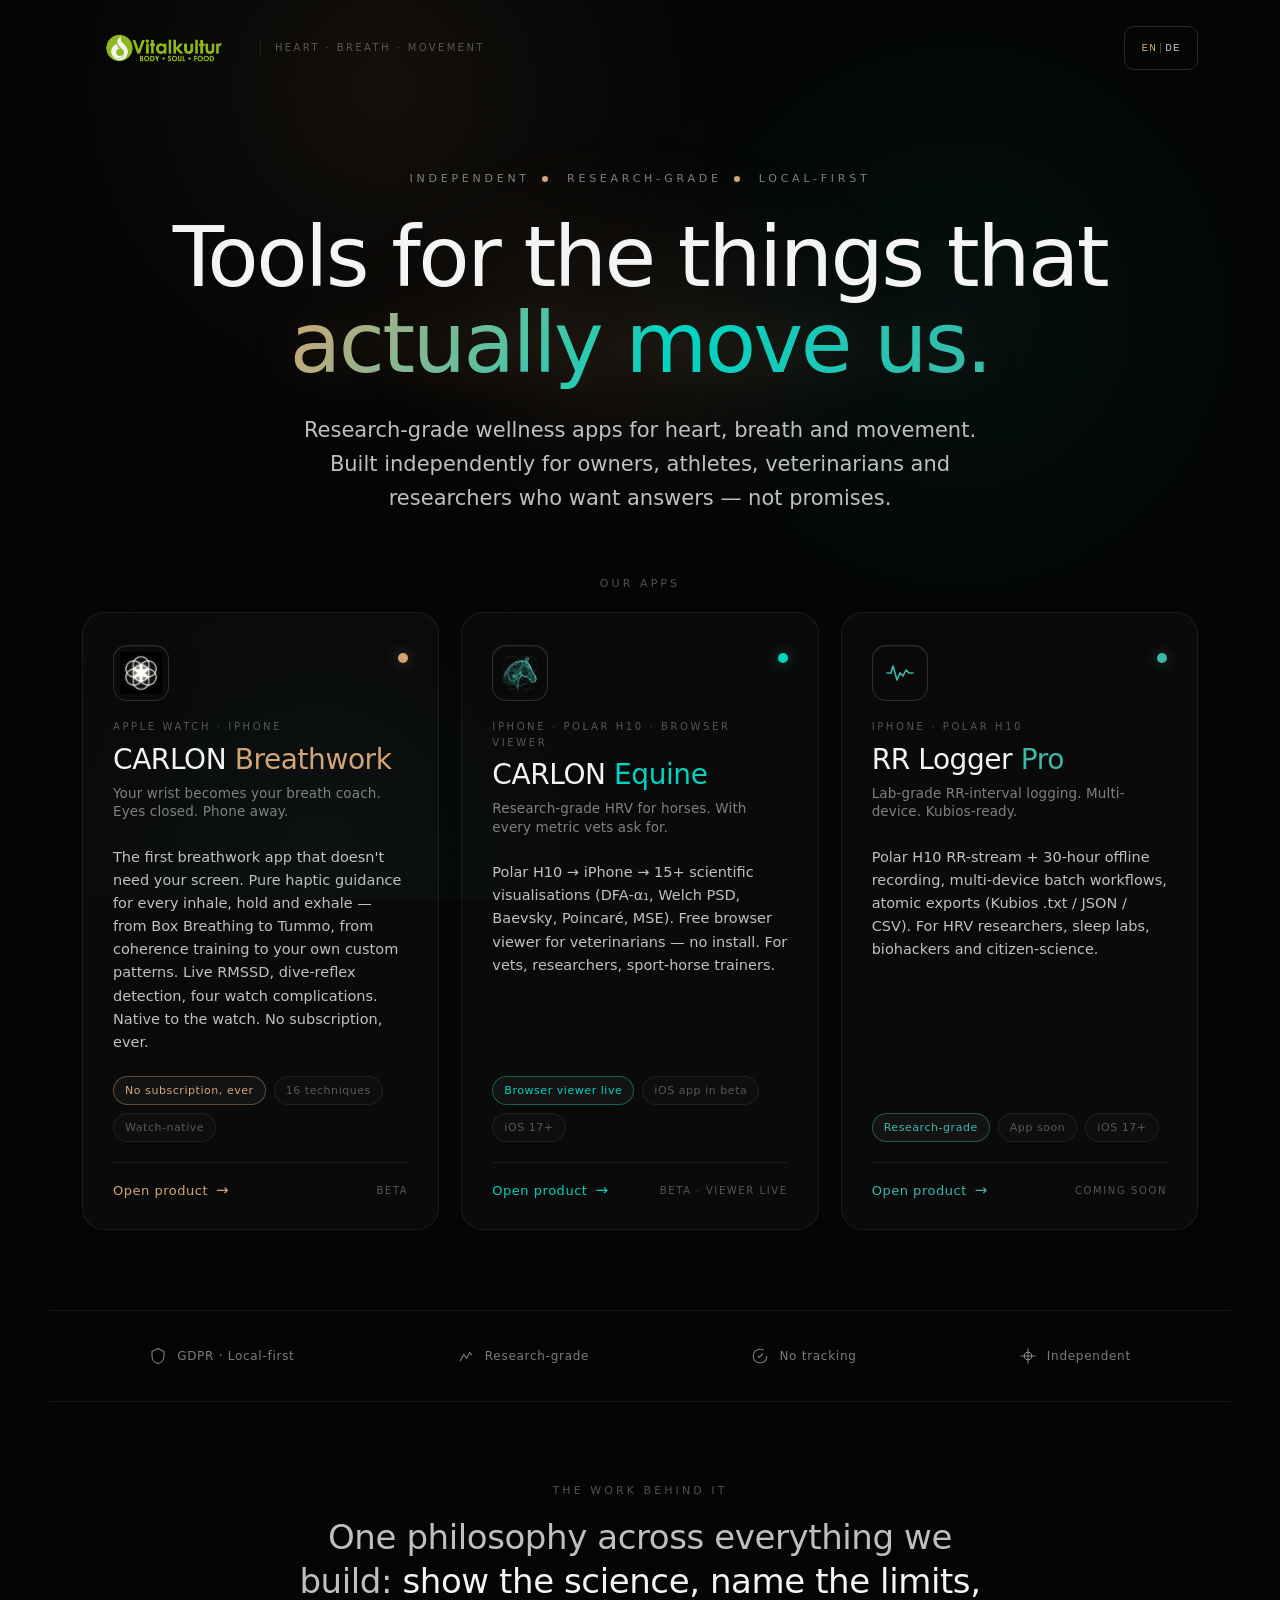
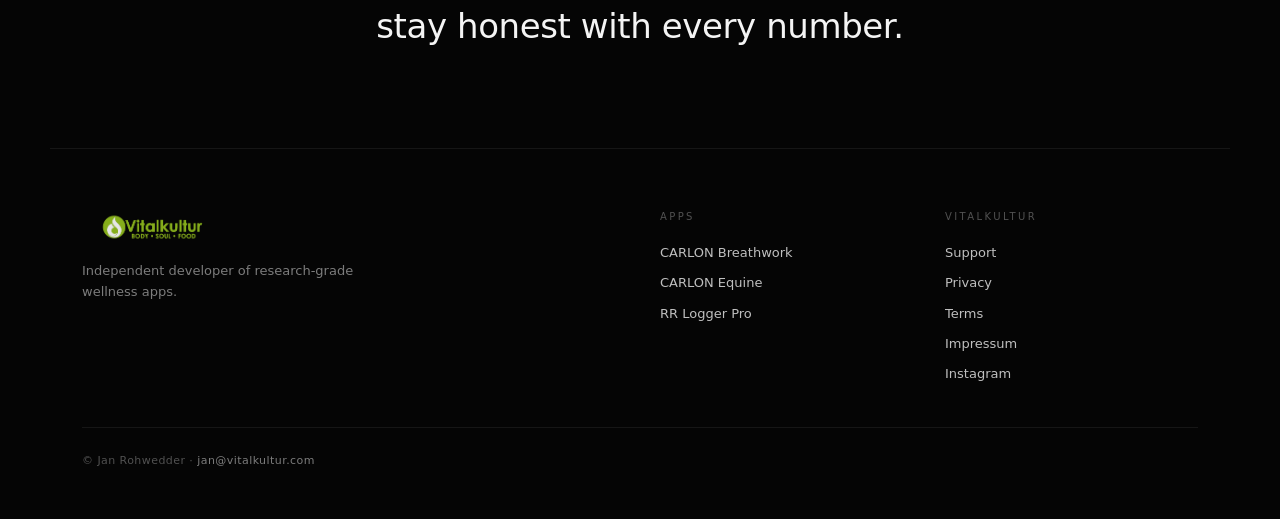
==== index.html @ 921c0892 "fix(copy): "nie mit Zahlen lügen" → "bei jeder Zahl ehrlich bleiben" Jan: das Wort "lügen" hat negat" ====
<!DOCTYPE html>
<html lang="en">
<head>
  <meta charset="UTF-8">
  <meta name="viewport" content="width=device-width, initial-scale=1.0, viewport-fit=cover">
  <meta name="apple-mobile-web-app-capable" content="yes">
  <meta name="theme-color" content="#050505">
  <title>Vitalkultur — Heart · Breath · Movement · Research-grade wellness apps</title>
  <meta name="description" content="Vitalkultur — independent developer of research-grade wellness apps. Heart-rate variability, haptic breathwork, equine cardiology. Built for owners, athletes, vets and researchers who want answers — not promises.">
  <meta property="og:title" content="Vitalkultur — Heart · Breath · Movement">
  <meta property="og:description" content="Research-grade wellness apps for heart, breath and movement. CARLON · CARLON Equine · RR Logger Pro.">
  <meta property="og:image" content="https://vitalkultur.com/app-icon.png">
  <link rel="icon" href="/app-icon.png">
  <link rel="apple-touch-icon" href="/app-icon.png">
  <link rel="canonical" href="https://vitalkultur.com/">
  <meta property="og:url" content="https://vitalkultur.com/">
  <meta property="og:type" content="website">
  <meta name="twitter:card" content="summary_large_image">
  <script type="application/ld+json">
  {
    "@context": "https://schema.org",
    "@type": "Organization",
    "name": "Vitalkultur",
    "url": "https://vitalkultur.com",
    "logo": "https://vitalkultur.com/assets/vitalkultur-wordmark.png",
    "description": "Independent developer of research-grade wellness apps: CARLON (haptic breathwork), CARLON Equine (equine HRV cardiology), RR Logger Pro (research RR-interval logger).",
    "founder": {"@type": "Person", "name": "Jan Rohwedder"},
    "address": {"@type": "PostalAddress", "addressCountry": "DE"},
    "email": "jan@vitalkultur.com",
    "sameAs": ["https://instagram.com/vitalkultur.de"]
  }
  </script>
  <script data-goatcounter="https://vitalkultur.goatcounter.com/count" async src="//gc.zgo.at/count.js"></script>
  <style>
    @font-face {
      font-family: 'Jost';
      font-style: normal; font-weight: 100 900; font-display: swap;
      src: url('/fonts/jost-variable.ttf') format('truetype');
    }
    :root {
      --bg-void: #050505;
      --bg-near: #0a0a0a;
      --bg-card: rgba(255,255,255,0.025);
      --bg-card-hover: rgba(255,255,255,0.045);
      --border: rgba(255,255,255,0.07);
      --border-strong: rgba(255,255,255,0.14);
      --text: #f4f4f4;
      --text-soft: rgba(244,244,244,0.78);
      --text-dim: rgba(244,244,244,0.50);
      --text-faint: rgba(244,244,244,0.32);
      --gold: #d4a574;
      --gold-soft: rgba(212,165,116,0.4);
      --gold-glow: rgba(212,165,116,0.20);
      --cyan: #00d4c1;
      --cyan-soft: rgba(0,212,193,0.4);
      --cyan-glow: rgba(0,212,193,0.22);
      --teal: #3fb8a7;
      --teal-soft: rgba(63,184,167,0.4);
      --teal-glow: rgba(63,184,167,0.20);
      --r-card: 22px;
      --r-button: 14px;
      --maxw: 1180px;
    }
    *, *::before, *::after { box-sizing: border-box; margin: 0; padding: 0; }
    html { scroll-behavior: smooth; -webkit-font-smoothing: antialiased; }
    body {
      font-family: 'Jost', system-ui, -apple-system, sans-serif;
      background: var(--bg-void); color: var(--text);
      font-weight: 300; line-height: 1.55;
      overflow-x: hidden; min-height: 100vh;
      position: relative;
    }

    /* Atmospheric background layers */
    body::before {
      content: ''; position: fixed; inset: 0; z-index: 0;
      background:
        radial-gradient(50% 70% at 30% 10%, rgba(212,165,116,0.07) 0%, transparent 55%),
        radial-gradient(45% 65% at 75% 35%, rgba(0,212,193,0.06) 0%, transparent 60%),
        radial-gradient(40% 60% at 25% 95%, rgba(63,184,167,0.05) 0%, transparent 60%);
      pointer-events: none;
    }
    body::after {
      content: ''; position: fixed; inset: 0; z-index: 0;
      background:
        repeating-linear-gradient(0deg, transparent 0, transparent 49px, rgba(255,255,255,0.012) 50px),
        repeating-linear-gradient(90deg, transparent 0, transparent 49px, rgba(255,255,255,0.012) 50px);
      pointer-events: none; opacity: 0.6;
    }
    main, header, footer { position: relative; z-index: 1; }

    /* Nav */
    .topnav {
      max-width: var(--maxw); margin: 0 auto;
      padding: 26px 32px 0;
      display: flex; align-items: center; justify-content: space-between; gap: 24px;
    }
    .brand-wordmark {
      display: flex; align-items: center; gap: 14px;
      text-decoration: none; color: var(--text);
    }
    .brand-wordmark img {
      height: 42px; width: auto;
      opacity: 0.95;
      transition: opacity 200ms;
    }
    .brand-wordmark:hover img { opacity: 1; }
    @media (max-width: 460px) {
      .brand-wordmark img { height: 34px; }
    }
    .brand-tagline-mini {
      font-size: 10px; letter-spacing: 0.24em; text-transform: uppercase;
      color: var(--text-faint); font-weight: 400;
      padding-left: 14px; border-left: 1px solid var(--border);
    }
    @media (max-width: 640px) {
      .brand-tagline-mini { display: none; }
    }
    .topnav-right { display: flex; gap: 10px; align-items: center; }
    .lang-toggle {
      background: transparent; border: 1px solid var(--border-strong);
      color: var(--text-soft); font-family: ui-monospace, monospace;
      font-size: 11px; letter-spacing: 0.12em;
      /* Touch-target ≥44px — Apple HIG */
      padding: 14px 16px; border-radius: 10px; cursor: pointer;
      min-height: 44px; min-width: 44px;
      display: inline-flex; align-items: center; justify-content: center;
      transition: background 200ms, color 200ms, border-color 200ms;
    }
    .lang-toggle:hover { background: var(--bg-card-hover); color: var(--text); border-color: var(--text-dim); }
    .lang-toggle .active { color: var(--gold); font-weight: 500; }

    /* Hero */
    .hero {
      max-width: var(--maxw); margin: 100px auto 48px;
      padding: 0 32px; text-align: center;
      position: relative;
    }
    .hero-glow {
      position: absolute; top: 50%; left: 50%; transform: translate(-50%, -50%);
      width: 110%; max-width: 800px; aspect-ratio: 2 / 1;
      background: radial-gradient(50% 60% at 50% 50%, rgba(212,165,116,0.10), transparent 70%);
      pointer-events: none; z-index: -1;
      filter: blur(40px);
    }
    .hero .eyebrow {
      font-size: 11px; letter-spacing: 0.34em; text-transform: uppercase;
      color: var(--text-dim); font-weight: 400;
      margin-bottom: 28px;
    }
    .hero .eyebrow .dot {
      display: inline-block;
      width: 6px; height: 6px; border-radius: 50%;
      background: var(--gold);
      box-shadow: 0 0 10px var(--gold-glow);
      margin: 0 12px 1px;
      vertical-align: middle;
    }
    .hero h1 {
      font-size: clamp(44px, 8vw, 84px);
      font-weight: 200;
      line-height: 1.02;
      letter-spacing: -0.03em;
      color: var(--text);
      margin-bottom: 28px;
    }
    .hero h1 em {
      font-style: normal;
      background: linear-gradient(120deg, var(--gold) 0%, var(--cyan) 55%, var(--teal) 100%);
      -webkit-background-clip: text; background-clip: text; color: transparent;
      filter: drop-shadow(0 0 24px rgba(212,165,116,0.15));
    }
    .hero p {
      font-size: clamp(17px, 2vw, 21px);
      color: var(--text-soft);
      max-width: 680px; margin: 0 auto;
      font-weight: 300; line-height: 1.6;
    }

    /* Product grid */
    .products-section {
      max-width: var(--maxw); margin: 60px auto 0;
      padding: 0 32px;
    }
    .products-eyebrow {
      font-size: 11px; letter-spacing: 0.28em; text-transform: uppercase;
      color: var(--text-faint);
      text-align: center; margin-bottom: 20px;
    }
    .products {
      display: grid;
      grid-template-columns: repeat(auto-fit, minmax(320px, 1fr));
      gap: 22px;
    }

    .product-card {
      position: relative;
      background: var(--bg-card);
      border: 1px solid var(--border);
      border-radius: var(--r-card);
      padding: 32px 30px 26px;
      text-decoration: none; color: inherit;
      display: flex; flex-direction: column;
      transition: border-color 300ms, transform 350ms cubic-bezier(.2,.7,.3,1), background 300ms;
      overflow: hidden;
      min-height: 420px;
    }
    .product-card::before {
      content: ''; position: absolute; inset: 0;
      background: var(--accent-glow, transparent);
      opacity: 0; transition: opacity 400ms;
      pointer-events: none; z-index: 0;
    }
    .product-card > * { position: relative; z-index: 1; }
    .product-card:hover {
      border-color: var(--border-strong);
      transform: translateY(-4px);
      background: var(--bg-card-hover);
    }
    .product-card:hover::before { opacity: 0.7; }

    .product-card.breathwork {
      --accent: var(--gold); --accent-soft: var(--gold-soft); --accent-glow-color: var(--gold-glow);
      --accent-glow: radial-gradient(70% 90% at 50% -10%, rgba(212,165,116,0.12), transparent 70%);
    }
    .product-card.equine {
      --accent: var(--cyan); --accent-soft: var(--cyan-soft); --accent-glow-color: var(--cyan-glow);
      --accent-glow: radial-gradient(70% 90% at 50% -10%, rgba(0,212,193,0.12), transparent 70%);
    }
    .product-card.rrlogger {
      --accent: var(--teal); --accent-soft: var(--teal-soft); --accent-glow-color: var(--teal-glow);
      --accent-glow: radial-gradient(70% 90% at 50% -10%, rgba(63,184,167,0.14), transparent 70%);
    }

    /* Product header — logo + accent dot */
    .product-head {
      display: flex; align-items: flex-start; justify-content: space-between;
      margin-bottom: 18px;
    }
    .product-mark {
      width: 56px; height: 56px;
      border-radius: 14px;
      background: var(--bg-near);
      border: 1px solid var(--border-strong);
      display: grid; place-items: center;
      box-shadow: 0 4px 24px rgba(0,0,0,0.4), inset 0 1px 0 rgba(255,255,255,0.06);
      overflow: hidden;
    }
    .product-mark img {
      width: 100%; height: 100%; object-fit: contain;
      padding: 6px;
    }
    .product-mark svg { width: 32px; height: 32px; }
    .product-accent-dot {
      width: 10px; height: 10px; border-radius: 50%;
      background: var(--accent);
      box-shadow: 0 0 14px var(--accent-soft);
      margin-top: 8px;
    }

    .product-card .platform {
      font-size: 10px; letter-spacing: 0.26em; text-transform: uppercase;
      color: var(--text-faint); font-weight: 500;
      margin-bottom: 10px;
    }
    .product-card h3 {
      font-size: 28px; font-weight: 300;
      letter-spacing: -0.015em; line-height: 1.1;
      color: var(--text);
      margin-bottom: 8px;
    }
    .product-card h3 strong { font-weight: 500; color: var(--accent); }
    .product-card .tagline {
      font-size: 13.5px; color: var(--text-dim);
      letter-spacing: 0.01em; line-height: 1.4;
      margin-bottom: 22px;
      min-height: 40px;
    }
    .product-card .desc {
      font-size: 14.5px; color: var(--text-soft);
      line-height: 1.6; flex: 1;
      margin-bottom: 22px;
    }
    .product-card .meta {
      display: flex; gap: 8px;
      font-size: 11px; color: var(--text-faint);
      letter-spacing: 0.05em;
      margin-bottom: 20px;
      flex-wrap: wrap;
    }
    .product-card .meta-pill {
      padding: 5px 11px;
      border: 1px solid var(--border);
      border-radius: 999px;
      background: rgba(255,255,255,0.02);
    }
    .product-card .meta-pill.featured {
      border-color: var(--accent-soft);
      color: var(--accent);
      background: rgba(255,255,255,0.04);
    }
    .product-card .cta-row {
      display: flex; align-items: center; justify-content: space-between;
      padding-top: 16px;
      border-top: 1px solid var(--border);
    }
    .product-card .cta {
      display: inline-flex; align-items: center; gap: 8px;
      font-size: 13px; font-weight: 500;
      color: var(--accent);
      letter-spacing: 0.04em;
    }
    .product-card .cta::after {
      content: '→';
      transition: transform 200ms;
      font-size: 15px;
    }
    .product-card:hover .cta::after { transform: translateX(5px); }
    .product-card .status {
      font-size: 10px; letter-spacing: 0.16em; text-transform: uppercase;
      color: var(--text-faint);
    }

    /* Trust strip */
    .trust-strip {
      max-width: var(--maxw); margin: 80px auto 0;
      padding: 36px 32px;
      border-top: 1px solid var(--border);
      border-bottom: 1px solid var(--border);
      display: flex; justify-content: space-around; flex-wrap: wrap;
      gap: 28px;
    }
    .trust-item {
      display: flex; align-items: center; gap: 10px;
      font-size: 12px; color: var(--text-dim);
      letter-spacing: 0.06em;
    }
    .trust-item .ico {
      width: 18px; height: 18px;
      color: var(--text-dim);
    }

    /* About strip */
    .about-strip {
      max-width: 780px; margin: 80px auto 0;
      padding: 0 32px; text-align: center;
    }
    .about-strip .label {
      font-size: 11px; letter-spacing: 0.28em; text-transform: uppercase;
      color: var(--text-faint); margin-bottom: 16px;
    }
    .about-strip h2 {
      font-size: clamp(24px, 3.5vw, 34px);
      font-weight: 200; line-height: 1.3;
      color: var(--text-soft);
      letter-spacing: -0.012em;
    }
    .about-strip h2 em {
      font-style: normal; color: var(--text); font-weight: 300;
    }

    /* Footer */
    footer {
      max-width: var(--maxw); margin: 100px auto 0;
      padding: 60px 32px 50px;
      border-top: 1px solid var(--border);
    }
    .foot-grid {
      display: grid;
      grid-template-columns: 1fr 1fr;
      gap: 60px 40px;
      margin-bottom: 38px;
    }
    @media (max-width: 640px) {
      .foot-grid { grid-template-columns: 1fr; gap: 36px; }
    }
    .foot-brand-col img {
      height: 36px; opacity: 0.9;
      margin-bottom: 16px; display: block;
    }
    .foot-brand-col p {
      font-size: 13px; color: var(--text-dim); line-height: 1.6;
      max-width: 320px;
    }
    .foot-links-col {
      display: grid;
      grid-template-columns: repeat(2, 1fr);
      gap: 32px;
    }
    .foot-link-group h5 {
      font-size: 10px; letter-spacing: 0.24em; text-transform: uppercase;
      color: var(--text-faint); font-weight: 500;
      margin-bottom: 14px;
    }
    .foot-link-group a {
      display: block;
      font-size: 13px; color: var(--text-soft);
      text-decoration: none;
      padding: 5px 0;
      transition: color 180ms;
    }
    .foot-link-group a:hover { color: var(--text); }
    .foot-meta {
      padding-top: 24px;
      border-top: 1px solid var(--border);
      display: flex; justify-content: space-between; align-items: center; flex-wrap: wrap; gap: 16px;
      font-size: 11px; color: var(--text-faint);
      letter-spacing: 0.04em;
    }
    .foot-meta a { color: var(--text-dim); text-decoration: none; }
    .foot-meta a:hover { color: var(--text); }

    @media (max-width: 760px) {
      .hero { margin: 56px auto 32px; padding: 0 22px; }
      .products-section { padding: 0 22px; }
      .trust-strip { padding: 30px 22px; gap: 18px 24px; }
      .about-strip { padding: 0 22px; }
      .product-card { padding: 26px 22px 22px; min-height: auto; }
      .topnav { padding: 22px 22px 0; }
      footer { padding: 44px 22px 36px; }
    }
    @media (max-width: 460px) {
      .product-card .platform { font-size: 9px; }
      .trust-item { font-size: 11px; }
      .trust-strip { justify-content: flex-start; gap: 16px 20px; }
      .brand-wordmark img { height: 22px; }
    }
  </style>
</head>
<body>

<header class="topnav">
  <a href="/" class="brand-wordmark" aria-label="Vitalkultur home">
    <img src="/assets/vitalkultur-wordmark.png" alt="Vitalkultur">
    <span class="brand-tagline-mini" data-en="Heart · Breath · Movement" data-de="Herz · Atem · Bewegung">Heart · Breath · Movement</span>
  </a>
  <div class="topnav-right">
    <button class="lang-toggle" id="langToggle" title="Switch language">
      <span data-lang-en class="active">EN</span> <span style="opacity:.4">|</span> <span data-lang-de>DE</span>
    </button>
  </div>
</header>

<main>

  <section class="hero">
    <div class="hero-glow"></div>
    <div class="eyebrow">
      <span data-en="Independent" data-de="Unabhängig">Independent</span><span class="dot"></span>
      <span data-en="Research-grade" data-de="Forschungs-Grade">Research-grade</span><span class="dot"></span>
      <span data-en="Local-first" data-de="Lokal-first">Local-first</span>
    </div>
    <h1 data-en="Tools for the things that <em>actually move us.</em>"
        data-de="Werkzeuge für die Dinge, die uns <em>wirklich bewegen.</em>">Tools for the things that <em>actually move us.</em></h1>
    <p data-en="Research-grade wellness apps for heart, breath and movement. Built independently for owners, athletes, veterinarians and researchers who want answers — not promises."
       data-de="Forschungs-grade Wellness-Apps für Herz, Atem und Bewegung. Unabhängig gebaut für Halter, Sportler, Tierärzte und Forscher, die Antworten wollen — keine Versprechen.">Research-grade wellness apps for heart, breath and movement. Built independently for owners, athletes, veterinarians and researchers who want answers — not promises.</p>
  </section>

  <section class="products-section">
    <div class="products-eyebrow" data-en="Our apps" data-de="Unsere Apps">Our apps</div>
    <div class="products">

      <a class="product-card breathwork" href="/breathwork/">
        <div class="product-head">
          <div class="product-mark" aria-hidden="true">
            <img src="/assets/breathwork-mark-224.png" alt="" width="56" height="56">
          </div>
          <span class="product-accent-dot"></span>
        </div>
        <div class="platform">Apple Watch · iPhone</div>
        <h3>CARLON <strong>Breathwork</strong></h3>
        <div class="tagline"
             data-en="Your wrist becomes your breath coach. Eyes closed. Phone away."
             data-de="Dein Handgelenk wird dein Atem-Coach. Augen zu. Handy weg.">Your wrist becomes your breath coach. Eyes closed. Phone away.</div>
        <div class="desc"
             data-en="The first breathwork app that doesn't need your screen. Pure haptic guidance for every inhale, hold and exhale — from Box Breathing to Tummo, from coherence training to your own custom patterns. Live RMSSD, dive-reflex detection, four watch complications. Native to the watch. No subscription, ever."
             data-de="Die erste Breathwork-App ohne Bildschirm-Zwang. Reine Haptik führt jedes Ein-, Halte- und Ausatmen — von Box Breathing bis Tummo, von Kohärenz-Training bis zu deinen eigenen Mustern. Live RMSSD, Tauchreflex-Erkennung, vier Watch-Komplikationen. Watch-nativ. Kein Abo. Jemals.">The first breathwork app that doesn't need your screen. Pure haptic guidance for every inhale, hold and exhale — from Box Breathing to Tummo, from coherence training to your own custom patterns. Live RMSSD, dive-reflex detection, four watch complications. Native to the watch. No subscription, ever.</div>
        <div class="meta">
          <span class="meta-pill featured" data-en="No subscription, ever" data-de="Kein Abo. Jemals.">No subscription, ever</span>
          <span class="meta-pill" data-en="16 techniques" data-de="16 Techniken">16 techniques</span>
          <span class="meta-pill" data-en="Watch-native" data-de="Watch-nativ">Watch-native</span>
        </div>
        <div class="cta-row">
          <span class="cta" data-en="Open product" data-de="Produkt öffnen">Open product</span>
          <span class="status" data-en="Beta" data-de="Beta">Beta</span>
        </div>
      </a>

      <a class="product-card equine" href="/viewer/">
        <div class="product-head">
          <div class="product-mark" aria-hidden="true">
            <img src="/assets/equine-mark-224.png" alt="" width="56" height="56">
          </div>
          <span class="product-accent-dot"></span>
        </div>
        <div class="platform">iPhone · Polar H10 · Browser Viewer</div>
        <h3>CARLON <strong>Equine</strong></h3>
        <div class="tagline"
             data-en="Research-grade HRV for horses. With every metric vets ask for."
             data-de="Forschungs-HRV für Pferde. Mit jeder Metrik, die Tierärzte verlangen.">Research-grade HRV for horses. With every metric vets ask for.</div>
        <div class="desc"
             data-en="Polar H10 → iPhone → 15+ scientific visualisations (DFA-α₁, Welch PSD, Baevsky, Poincaré, MSE). Free browser viewer for veterinarians — no install. For vets, researchers, sport-horse trainers."
             data-de="Polar H10 → iPhone → 15+ wissenschaftliche Visualisierungen (DFA-α₁, Welch PSD, Baevsky, Poincaré, MSE). Kostenloser Browser-Viewer für Tierärzte — kein Install. Für Tierärzte, Forscher, Sportpferde-Trainer.">Polar H10 → iPhone → 15+ scientific visualisations (DFA-α₁, Welch PSD, Baevsky, Poincaré, MSE). Free browser viewer for veterinarians — no install. For vets, researchers, sport-horse trainers.</div>
        <div class="meta">
          <span class="meta-pill featured" data-en="Browser viewer live" data-de="Browser-Viewer live">Browser viewer live</span>
          <span class="meta-pill" data-en="iOS app in beta" data-de="iOS-App in Beta">iOS app in beta</span>
          <span class="meta-pill">iOS 17+</span>
        </div>
        <div class="cta-row">
          <span class="cta" data-en="Open product" data-de="Produkt öffnen">Open product</span>
          <span class="status" data-en="Beta · viewer live" data-de="Beta · Viewer live">Beta · viewer live</span>
        </div>
      </a>

      <a class="product-card rrlogger" href="/rrloggerpro/">
        <div class="product-head">
          <div class="product-mark" aria-hidden="true">
            <svg viewBox="0 0 32 32" fill="none" stroke="currentColor" stroke-width="1.6" stroke-linecap="round" stroke-linejoin="round" style="color:var(--teal)">
              <path d="M3 16 L7 16 L9 9 L13 23 L16 16 L19 19 L22 13 L25 16 L29 16"/>
              <circle cx="16" cy="16" r="0.8" fill="var(--teal)" stroke="none"/>
            </svg>
          </div>
          <span class="product-accent-dot"></span>
        </div>
        <div class="platform">iPhone · Polar H10</div>
        <h3>RR Logger <strong>Pro</strong></h3>
        <div class="tagline"
             data-en="Lab-grade RR-interval logging. Multi-device. Kubios-ready."
             data-de="Labor-grade RR-Intervall-Logging. Multi-Device. Kubios-ready.">Lab-grade RR-interval logging. Multi-device. Kubios-ready.</div>
        <div class="desc"
             data-en="Polar H10 RR-stream + 30-hour offline recording, multi-device batch workflows, atomic exports (Kubios .txt / JSON / CSV). For HRV researchers, sleep labs, biohackers and citizen-science."
             data-de="Polar H10 RR-Stream + 30-Stunden-Offline-Recording, Multi-Device-Batch-Workflows, atomare Exporte (Kubios .txt / JSON / CSV). Für HRV-Forscher, Schlaflabore, Biohacker und Citizen-Science.">Polar H10 RR-stream + 30-hour offline recording, multi-device batch workflows, atomic exports (Kubios .txt / JSON / CSV). For HRV researchers, sleep labs, biohackers and citizen-science.</div>
        <div class="meta">
          <span class="meta-pill featured" data-en="Research-grade" data-de="Forschungs-Grade">Research-grade</span>
          <span class="meta-pill" data-en="App soon" data-de="App bald">App soon</span>
          <span class="meta-pill">iOS 17+</span>
        </div>
        <div class="cta-row">
          <span class="cta" data-en="Open product" data-de="Produkt öffnen">Open product</span>
          <span class="status" data-en="Coming soon" data-de="Demnächst">Coming soon</span>
        </div>
      </a>

    </div>
  </section>

  <section class="trust-strip">
    <div class="trust-item">
      <svg class="ico" viewBox="0 0 24 24" fill="none" stroke="currentColor" stroke-width="1.5"><path d="M12 2 L4 6 v6 c0 5 3.5 9 8 10 4.5 -1 8 -5 8 -10 V6z"/></svg>
      <span data-en="GDPR · Local-first" data-de="DSGVO · Lokal-first">GDPR · Local-first</span>
    </div>
    <div class="trust-item">
      <svg class="ico" viewBox="0 0 24 24" fill="none" stroke="currentColor" stroke-width="1.5"><path d="M4 19l5-9 4 5 4-8 3 4"/></svg>
      <span data-en="Research-grade" data-de="Forschungs-Grade">Research-grade</span>
    </div>
    <div class="trust-item">
      <svg class="ico" viewBox="0 0 24 24" fill="none" stroke="currentColor" stroke-width="1.5"><path d="M21 12c0 5-3 9-9 9s-9-4-9-9 4-9 9-9c2 0 4 .5 5 1.5"/><path d="M9 12l2 2 5-5"/></svg>
      <span data-en="No tracking" data-de="Kein Tracking">No tracking</span>
    </div>
    <div class="trust-item">
      <svg class="ico" viewBox="0 0 24 24" fill="none" stroke="currentColor" stroke-width="1.5"><path d="M12 2v20M2 12h20"/><circle cx="12" cy="12" r="5"/></svg>
      <span data-en="Independent" data-de="Unabhängig">Independent</span>
    </div>
  </section>

  <section class="about-strip">
    <div class="label" data-en="The work behind it" data-de="Die Arbeit dahinter">The work behind it</div>
    <h2 data-en="One philosophy across everything we build: <em>show the science, name the limits, stay honest with every number.</em>"
        data-de="Eine Philosophie hinter allem was wir bauen: <em>die Wissenschaft zeigen, die Grenzen nennen, bei jeder Zahl ehrlich bleiben.</em>">One philosophy across everything we build: <em>show the science, name the limits, stay honest with every number.</em></h2>
  </section>

</main>

<footer>
  <div class="foot-grid">
    <div class="foot-brand-col">
      <img src="/assets/vitalkultur-wordmark.png" alt="Vitalkultur">
      <p data-en="Independent developer of research-grade wellness apps."
         data-de="Unabhängiger Entwickler von Forschungs-grade Wellness-Apps.">Independent developer of research-grade wellness apps.</p>
    </div>
    <div class="foot-links-col">
      <div class="foot-link-group">
        <h5 data-en="Apps" data-de="Apps">Apps</h5>
        <a href="/breathwork/">CARLON Breathwork</a>
        <a href="/viewer/">CARLON Equine</a>
        <a href="/rrloggerpro/">RR Logger Pro</a>
      </div>
      <div class="foot-link-group">
        <h5 data-en="Vitalkultur" data-de="Vitalkultur">Vitalkultur</h5>
        <a href="/support.html" data-en="Support" data-de="Support">Support</a>
        <a href="/privacy.html" data-en="Privacy" data-de="Datenschutz">Privacy</a>
        <a href="/terms.html" data-en="Terms" data-de="AGB">Terms</a>
        <a href="/impressum.html">Impressum</a>
        <a href="https://instagram.com/vitalkultur.de" target="_blank" rel="noopener">Instagram</a>
      </div>
    </div>
  </div>
  <div class="foot-meta">
    <span>© Jan Rohwedder · <a href="mailto:jan@vitalkultur.com">jan@vitalkultur.com</a></span>
  </div>
</footer>

<script>
  (function() {
    function detectLang() {
      const stored = localStorage.getItem('vk.lang');
      if (stored === 'en' || stored === 'de') return stored;
      return (navigator.language || 'en').toLowerCase().startsWith('de') ? 'de' : 'en';
    }
    let lang = detectLang();
    function applyLang() {
      document.documentElement.lang = lang;
      document.querySelectorAll('[data-en]').forEach(el => {
        const txt = el.getAttribute('data-' + lang);
        if (txt != null) el.innerHTML = txt;
      });
      document.querySelectorAll('[data-lang-en]').forEach(el => el.classList.toggle('active', lang === 'en'));
      document.querySelectorAll('[data-lang-de]').forEach(el => el.classList.toggle('active', lang === 'de'));
    }
    document.getElementById('langToggle').addEventListener('click', () => {
      lang = (lang === 'en') ? 'de' : 'en';
      localStorage.setItem('vk.lang', lang);
      applyLang();
    });
    applyLang();
  })();
</script>

</body>
</html>
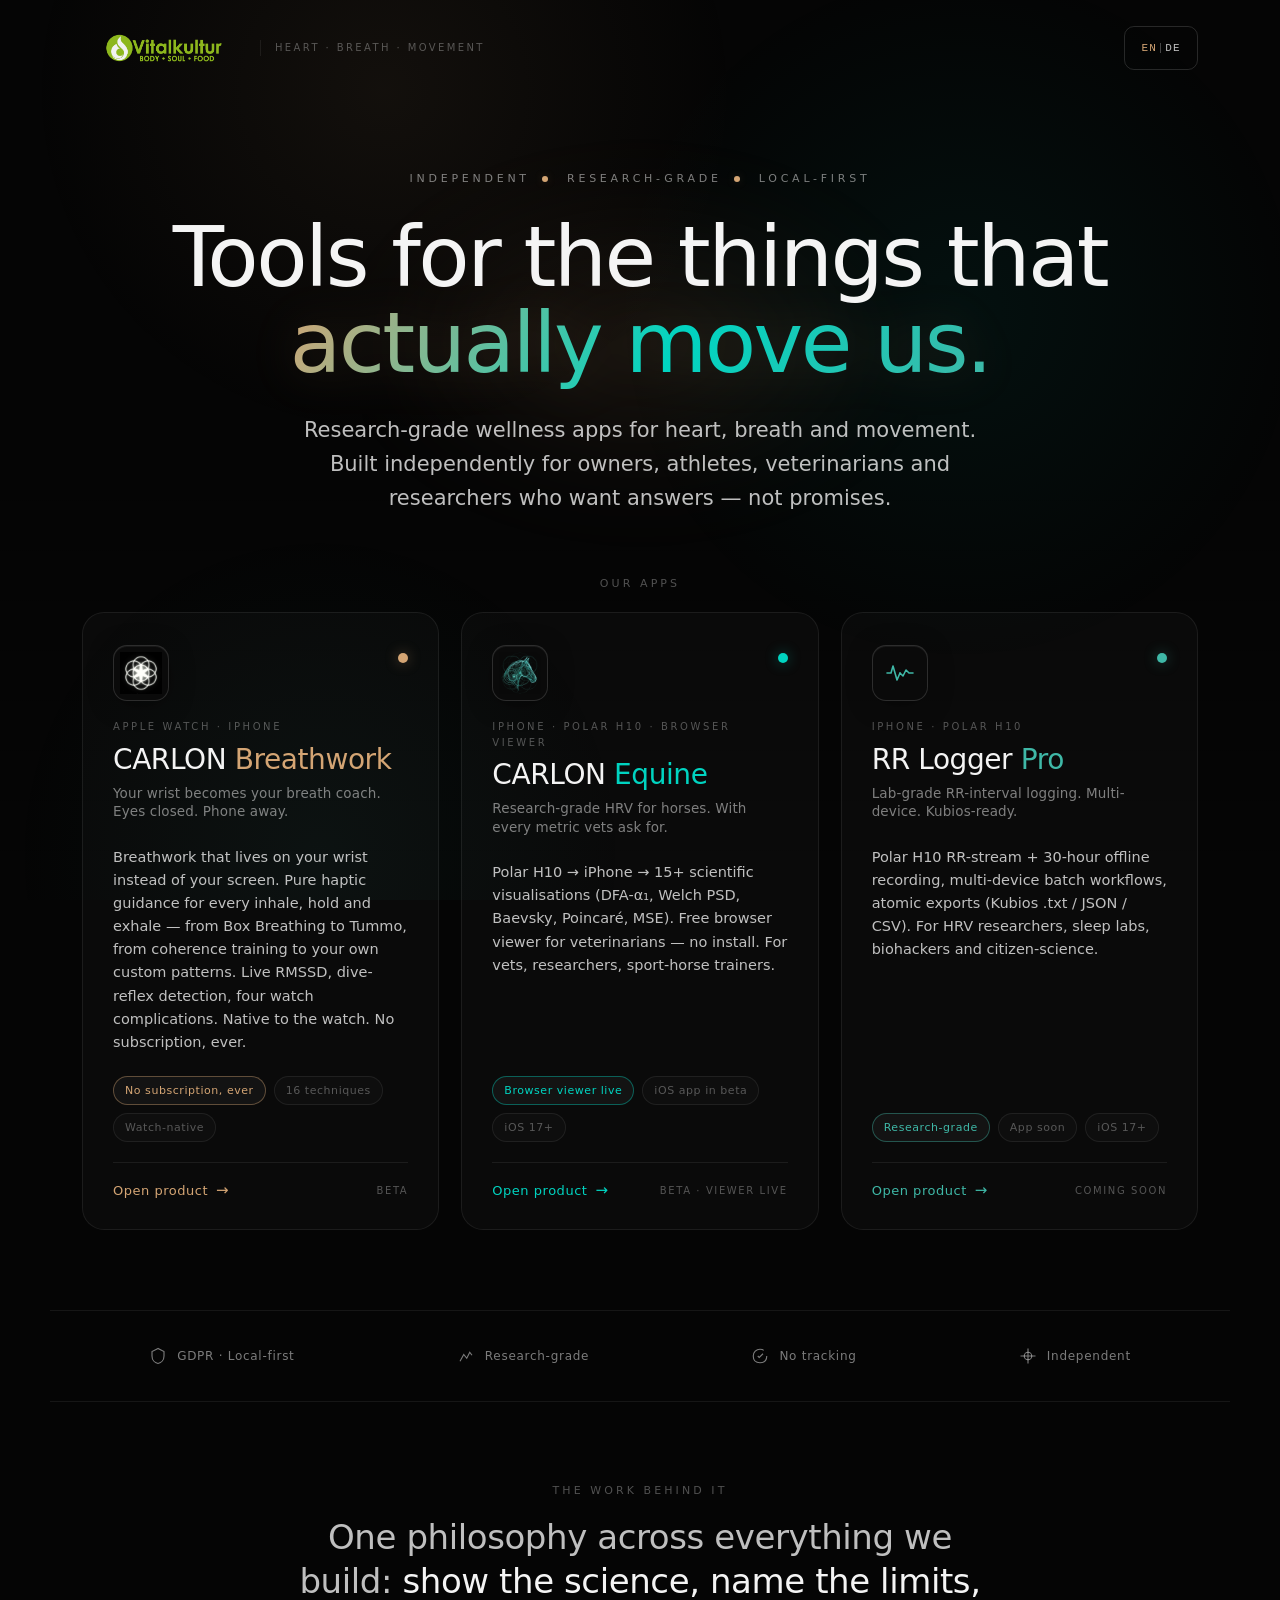
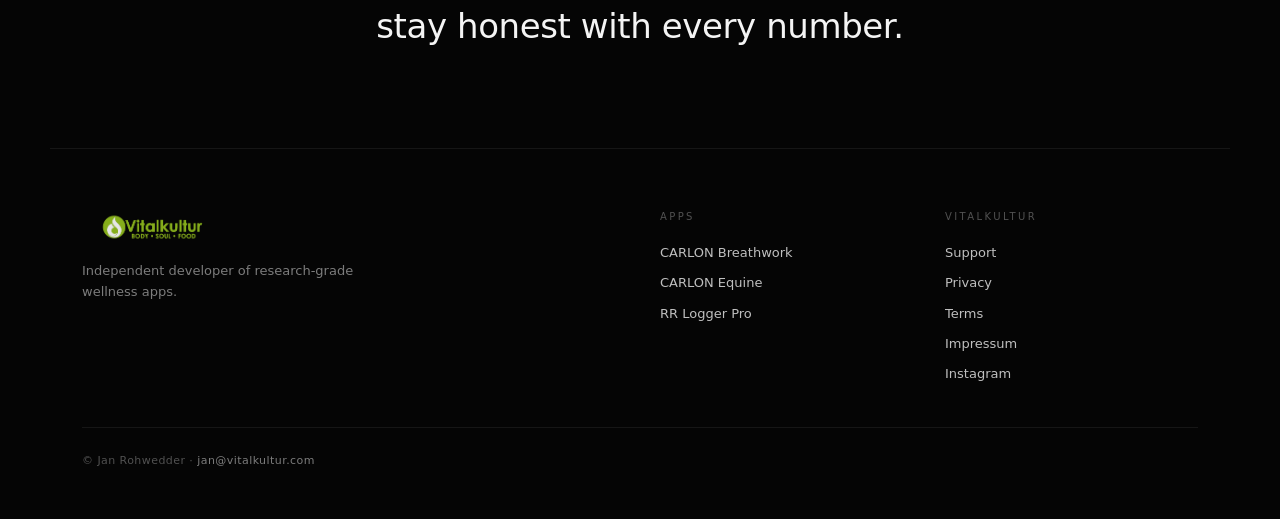
==== commit 5f301168: "fix(copy): kein "die erste"-Claim mehr für Breathwork (Risk-Overclaim) "The first breathwork app tha" ====
--- a/index.html
+++ b/index.html
@@ -448,7 +448,7 @@
     <div class="eyebrow">
       <span data-en="Independent" data-de="Unabhängig">Independent</span><span class="dot"></span>
       <span data-en="Research-grade" data-de="Forschungs-Grade">Research-grade</span><span class="dot"></span>
-      <span data-en="Local-first" data-de="Lokal-first">Local-first</span>
+      <span data-en="Local-first" data-de="Bleibt auf dem Gerät">Local-first</span>
     </div>
     <h1 data-en="Tools for the things that <em>actually move us.</em>"
         data-de="Werkzeuge für die Dinge, die uns <em>wirklich bewegen.</em>">Tools for the things that <em>actually move us.</em></h1>
@@ -473,8 +473,8 @@
              data-en="Your wrist becomes your breath coach. Eyes closed. Phone away."
              data-de="Dein Handgelenk wird dein Atem-Coach. Augen zu. Handy weg.">Your wrist becomes your breath coach. Eyes closed. Phone away.</div>
         <div class="desc"
-             data-en="The first breathwork app that doesn't need your screen. Pure haptic guidance for every inhale, hold and exhale — from Box Breathing to Tummo, from coherence training to your own custom patterns. Live RMSSD, dive-reflex detection, four watch complications. Native to the watch. No subscription, ever."
-             data-de="Die erste Breathwork-App ohne Bildschirm-Zwang. Reine Haptik führt jedes Ein-, Halte- und Ausatmen — von Box Breathing bis Tummo, von Kohärenz-Training bis zu deinen eigenen Mustern. Live RMSSD, Tauchreflex-Erkennung, vier Watch-Komplikationen. Watch-nativ. Kein Abo. Jemals.">The first breathwork app that doesn't need your screen. Pure haptic guidance for every inhale, hold and exhale — from Box Breathing to Tummo, from coherence training to your own custom patterns. Live RMSSD, dive-reflex detection, four watch complications. Native to the watch. No subscription, ever.</div>
+             data-en="Breathwork that lives on your wrist instead of your screen. Pure haptic guidance for every inhale, hold and exhale — from Box Breathing to Tummo, from coherence training to your own custom patterns. Live RMSSD, dive-reflex detection, four watch complications. Native to the watch. No subscription, ever."
+             data-de="Breathwork direkt am Handgelenk statt auf dem Bildschirm. Reine Haptik führt jedes Ein-, Halte- und Ausatmen — von Box Breathing bis Tummo, von Kohärenz-Training bis zu deinen eigenen Mustern. Live RMSSD, Tauchreflex-Erkennung, vier Watch-Komplikationen. Watch-nativ. Kein Abo. Jemals.">Breathwork that lives on your wrist instead of your screen. Pure haptic guidance for every inhale, hold and exhale — from Box Breathing to Tummo, from coherence training to your own custom patterns. Live RMSSD, dive-reflex detection, four watch complications. Native to the watch. No subscription, ever.</div>
         <div class="meta">
           <span class="meta-pill featured" data-en="No subscription, ever" data-de="Kein Abo. Jemals.">No subscription, ever</span>
           <span class="meta-pill" data-en="16 techniques" data-de="16 Techniken">16 techniques</span>
@@ -547,7 +547,7 @@
   <section class="trust-strip">
     <div class="trust-item">
       <svg class="ico" viewBox="0 0 24 24" fill="none" stroke="currentColor" stroke-width="1.5"><path d="M12 2 L4 6 v6 c0 5 3.5 9 8 10 4.5 -1 8 -5 8 -10 V6z"/></svg>
-      <span data-en="GDPR · Local-first" data-de="DSGVO · Lokal-first">GDPR · Local-first</span>
+      <span data-en="GDPR · Local-first" data-de="DSGVO · Daten bleiben lokal">GDPR · Local-first</span>
     </div>
     <div class="trust-item">
       <svg class="ico" viewBox="0 0 24 24" fill="none" stroke="currentColor" stroke-width="1.5"><path d="M4 19l5-9 4 5 4-8 3 4"/></svg>
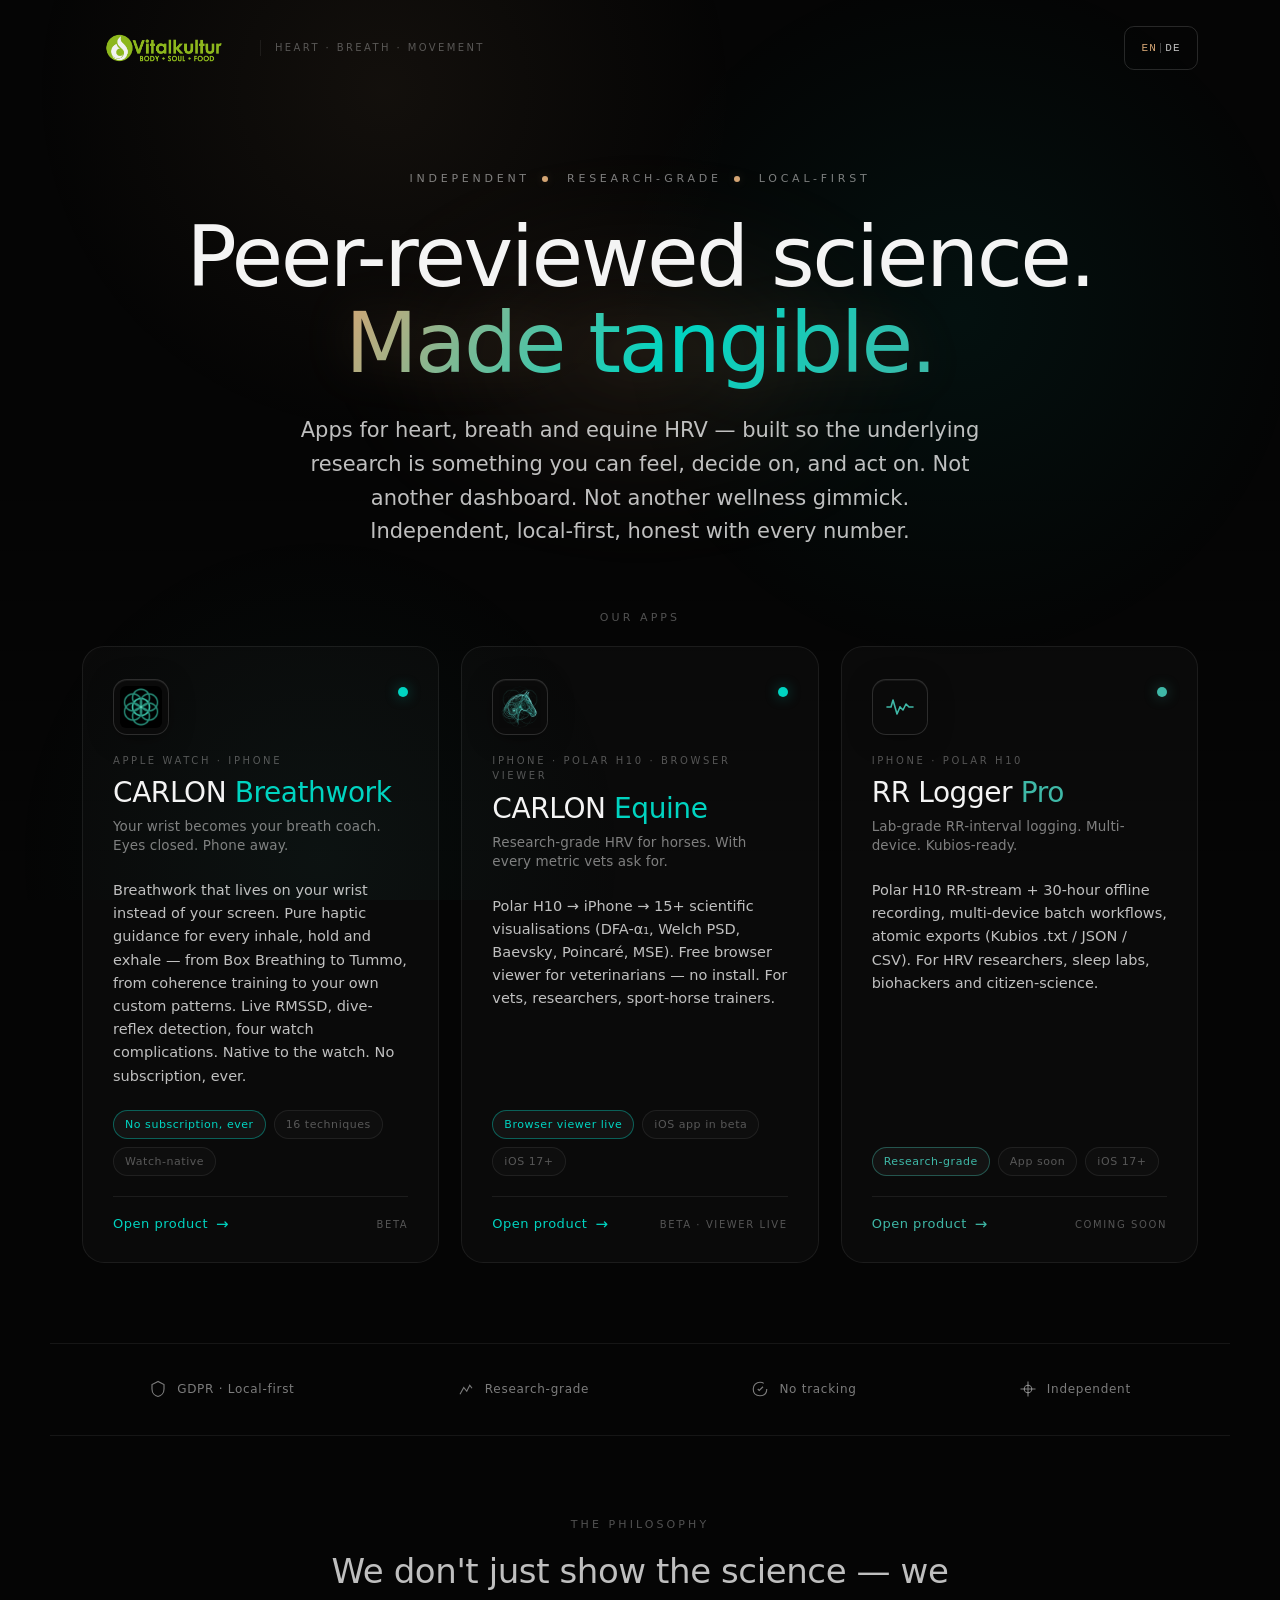
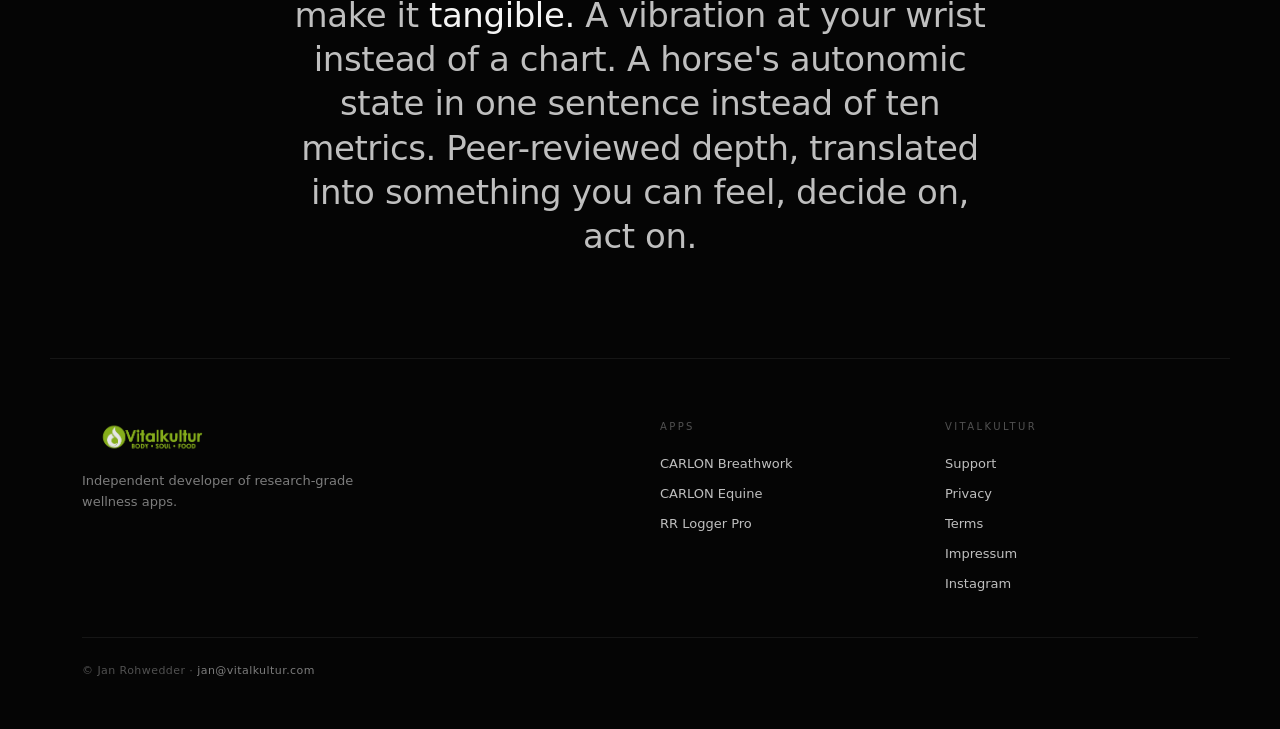
==== commit 3bb6de86: "hub: CARLON-CI Cyan + echtes Breathwork-App-Icon + greifbar-Philosophie Jan: "auf der übersichtsseit" ====
--- a/index.html
+++ b/index.html
@@ -220,8 +220,11 @@
     .product-card:hover::before { opacity: 0.7; }
 
     .product-card.breathwork {
-      --accent: var(--gold); --accent-soft: var(--gold-soft); --accent-glow-color: var(--gold-glow);
-      --accent-glow: radial-gradient(70% 90% at 50% -10%, rgba(212,165,116,0.12), transparent 70%);
+      /* CARLON-CI: Brand-Cyan #00d4c1 für alle CARLON-Sub-Produkte
+         (Breathwork + Equine). Gold war alte Variante — jetzt konsistent
+         mit iOS-App-Icon, Watch-Face, Print-Reports und Equine-Viewer. */
+      --accent: var(--cyan); --accent-soft: var(--cyan-soft); --accent-glow-color: var(--cyan-glow);
+      --accent-glow: radial-gradient(70% 90% at 50% -10%, rgba(0,212,193,0.12), transparent 70%);
     }
     .product-card.equine {
       --accent: var(--cyan); --accent-soft: var(--cyan-soft); --accent-glow-color: var(--cyan-glow);
@@ -450,10 +453,10 @@
       <span data-en="Research-grade" data-de="Forschungs-Grade">Research-grade</span><span class="dot"></span>
       <span data-en="Local-first" data-de="Bleibt auf dem Gerät">Local-first</span>
     </div>
-    <h1 data-en="Tools for the things that <em>actually move us.</em>"
-        data-de="Werkzeuge für die Dinge, die uns <em>wirklich bewegen.</em>">Tools for the things that <em>actually move us.</em></h1>
-    <p data-en="Research-grade wellness apps for heart, breath and movement. Built independently for owners, athletes, veterinarians and researchers who want answers — not promises."
-       data-de="Forschungs-grade Wellness-Apps für Herz, Atem und Bewegung. Unabhängig gebaut für Halter, Sportler, Tierärzte und Forscher, die Antworten wollen — keine Versprechen.">Research-grade wellness apps for heart, breath and movement. Built independently for owners, athletes, veterinarians and researchers who want answers — not promises.</p>
+    <h1 data-en="Peer-reviewed science. <em>Made tangible.</em>"
+        data-de="Peer-reviewte Wissenschaft. <em>Greifbar gemacht.</em>">Peer-reviewed science. <em>Made tangible.</em></h1>
+    <p data-en="Apps for heart, breath and equine HRV — built so the underlying research is something you can feel, decide on, and act on. Not another dashboard. Not another wellness gimmick. Independent, local-first, honest with every number."
+       data-de="Apps für Herz, Atem und equine HRV — so gebaut, dass die dahinterliegende Forschung etwas wird, das du fühlen, entscheiden und handeln kannst. Kein weiteres Dashboard. Kein weiteres Wellness-Gimmick. Unabhängig, lokal-first, ehrlich bei jeder Zahl.">Apps for heart, breath and equine HRV — built so the underlying research is something you can feel, decide on, and act on. Not another dashboard. Not another wellness gimmick. Independent, local-first, honest with every number.</p>
   </section>
 
   <section class="products-section">
@@ -463,7 +466,9 @@
       <a class="product-card breathwork" href="/breathwork/">
         <div class="product-head">
           <div class="product-mark" aria-hidden="true">
-            <img src="/assets/breathwork-mark-224.png" alt="" width="56" height="56">
+            <!-- Echtes iOS-App-Icon (Flower-of-Life-Wordmark in CARLON-Cyan)
+                 statt des alten Gold-Marks. Konsistent mit der App im Store. -->
+            <img src="/assets/breathwork-app-icon-224.png" alt="" width="56" height="56" style="border-radius:12px;">
           </div>
           <span class="product-accent-dot"></span>
         </div>
@@ -486,7 +491,7 @@
         </div>
       </a>
 
-      <a class="product-card equine" href="/viewer/">
+      <a class="product-card equine" href="/carlon-equine/">
         <div class="product-head">
           <div class="product-mark" aria-hidden="true">
             <img src="/assets/equine-mark-224.png" alt="" width="56" height="56">
@@ -564,9 +569,9 @@
   </section>
 
   <section class="about-strip">
-    <div class="label" data-en="The work behind it" data-de="Die Arbeit dahinter">The work behind it</div>
-    <h2 data-en="One philosophy across everything we build: <em>show the science, name the limits, stay honest with every number.</em>"
-        data-de="Eine Philosophie hinter allem was wir bauen: <em>die Wissenschaft zeigen, die Grenzen nennen, bei jeder Zahl ehrlich bleiben.</em>">One philosophy across everything we build: <em>show the science, name the limits, stay honest with every number.</em></h2>
+    <div class="label" data-en="The philosophy" data-de="Die Philosophie">The philosophy</div>
+    <h2 data-en="We don't just show the science — we make it <em>tangible.</em> A vibration at your wrist instead of a chart. A horse's autonomic state in one sentence instead of ten metrics. Peer-reviewed depth, translated into something you can feel, decide on, act on."
+        data-de="Wir zeigen die Wissenschaft nicht nur — wir machen sie <em>greifbar.</em> Eine Vibration am Handgelenk statt eines Diagramms. Den autonomen Zustand eines Pferdes in einem Satz statt zehn Metriken. Peer-reviewte Tiefe, übersetzt in etwas, das du fühlen, entscheiden, handeln kannst.">We don't just show the science — we make it <em>tangible.</em> A vibration at your wrist instead of a chart. A horse's autonomic state in one sentence instead of ten metrics. Peer-reviewed depth, translated into something you can feel, decide on, act on.</h2>
   </section>
 
 </main>
@@ -582,7 +587,7 @@
       <div class="foot-link-group">
         <h5 data-en="Apps" data-de="Apps">Apps</h5>
         <a href="/breathwork/">CARLON Breathwork</a>
-        <a href="/viewer/">CARLON Equine</a>
+        <a href="/carlon-equine/">CARLON Equine</a>
         <a href="/rrloggerpro/">RR Logger Pro</a>
       </div>
       <div class="foot-link-group">
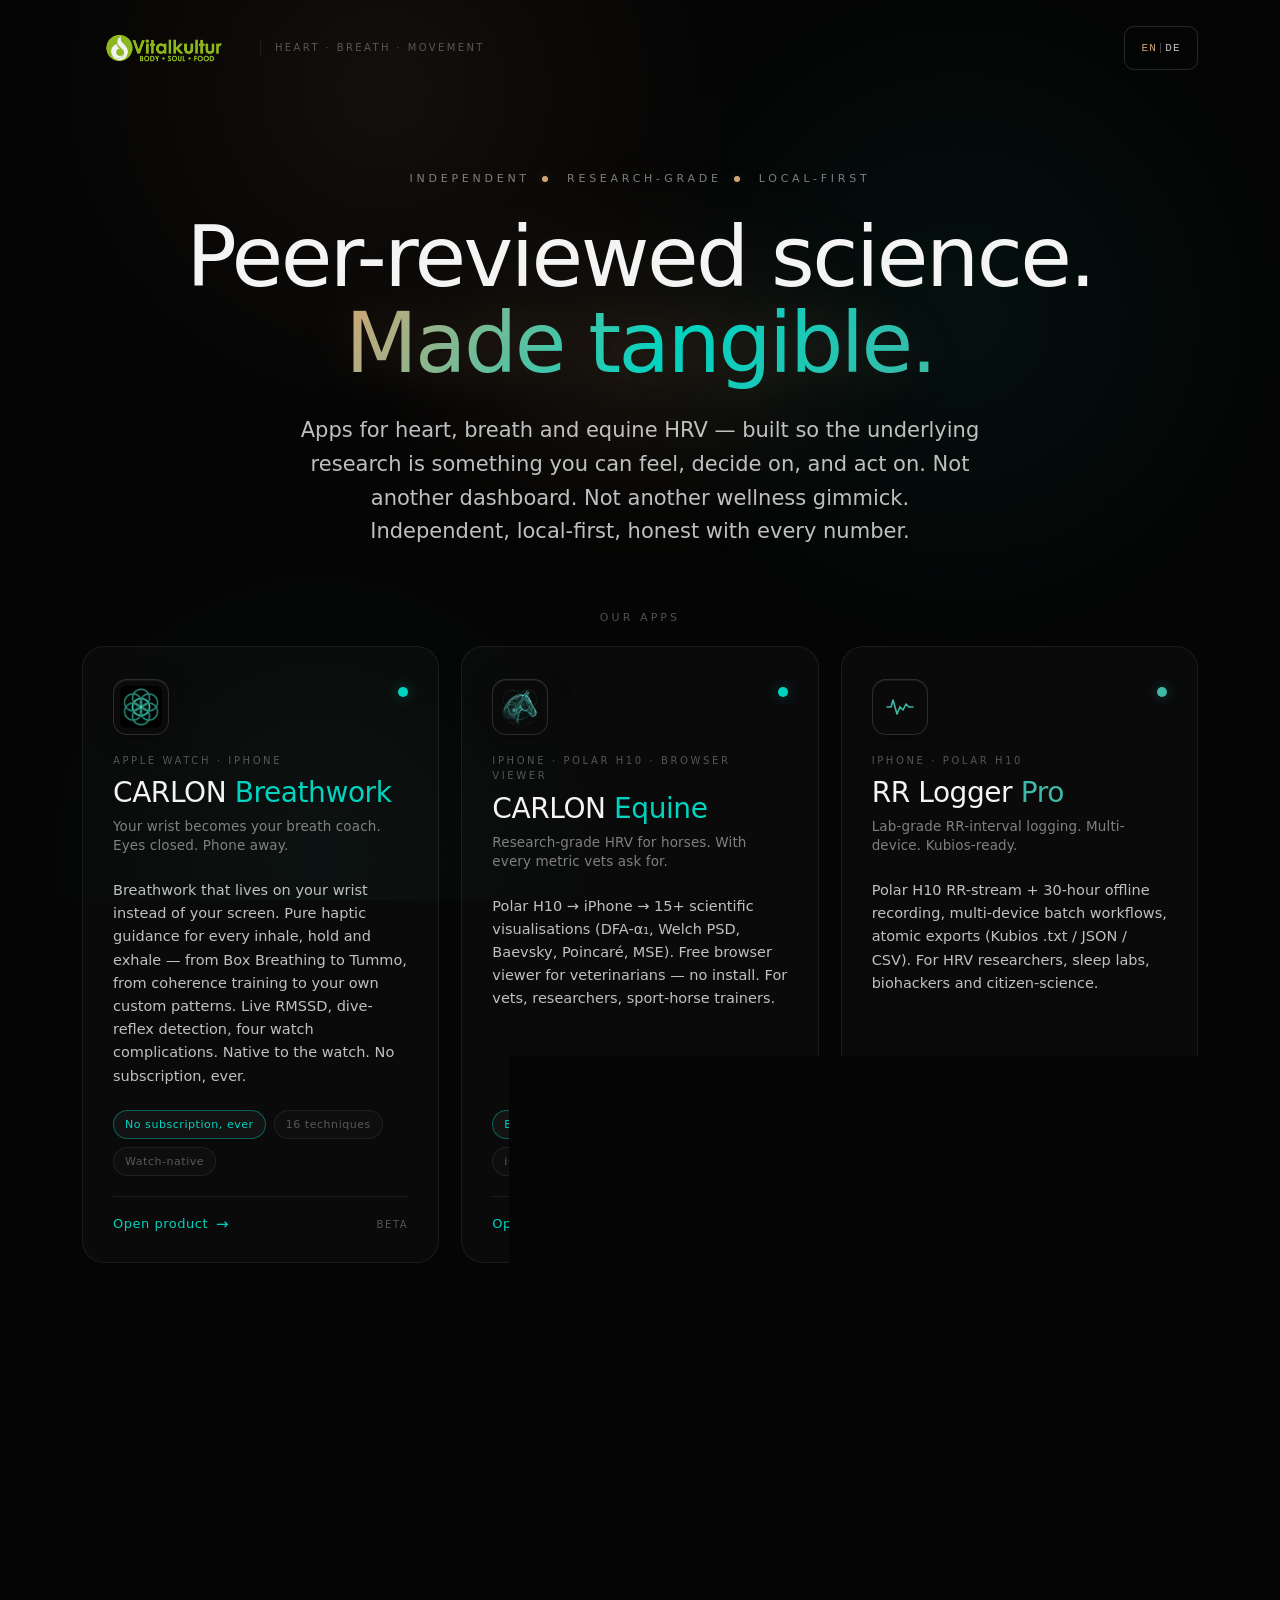
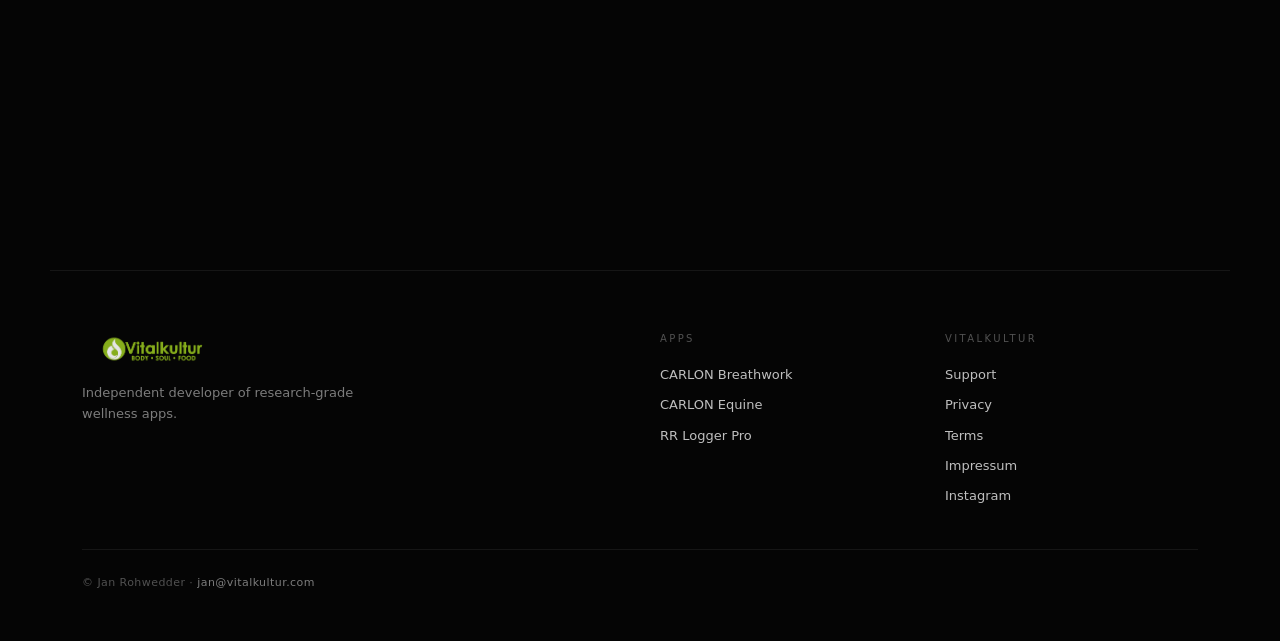
==== commit 422d952c: "hub: Philosophie ohne Mensch/Pferd-Vermischung Jan: "bei der philosophy nicht mensch und pferd vermi" ====
--- a/index.html
+++ b/index.html
@@ -570,8 +570,8 @@
 
   <section class="about-strip">
     <div class="label" data-en="The philosophy" data-de="Die Philosophie">The philosophy</div>
-    <h2 data-en="We don't just show the science — we make it <em>tangible.</em> A vibration at your wrist instead of a chart. A horse's autonomic state in one sentence instead of ten metrics. Peer-reviewed depth, translated into something you can feel, decide on, act on."
-        data-de="Wir zeigen die Wissenschaft nicht nur — wir machen sie <em>greifbar.</em> Eine Vibration am Handgelenk statt eines Diagramms. Den autonomen Zustand eines Pferdes in einem Satz statt zehn Metriken. Peer-reviewte Tiefe, übersetzt in etwas, das du fühlen, entscheiden, handeln kannst.">We don't just show the science — we make it <em>tangible.</em> A vibration at your wrist instead of a chart. A horse's autonomic state in one sentence instead of ten metrics. Peer-reviewed depth, translated into something you can feel, decide on, act on.</h2>
+    <h2 data-en="We don't just show the science — we make it <em>tangible.</em> Peer-reviewed depth, translated into something you can feel, decide on, act on. Not another dashboard. Not another buzzword."
+        data-de="Wir zeigen die Wissenschaft nicht nur — wir machen sie <em>greifbar.</em> Peer-reviewte Tiefe, übersetzt in etwas, das du fühlen, entscheiden, handeln kannst. Kein weiteres Dashboard. Kein weiteres Buzzword.">We don't just show the science — we make it <em>tangible.</em> Peer-reviewed depth, translated into something you can feel, decide on, act on. Not another dashboard. Not another buzzword.</h2>
   </section>
 
 </main>
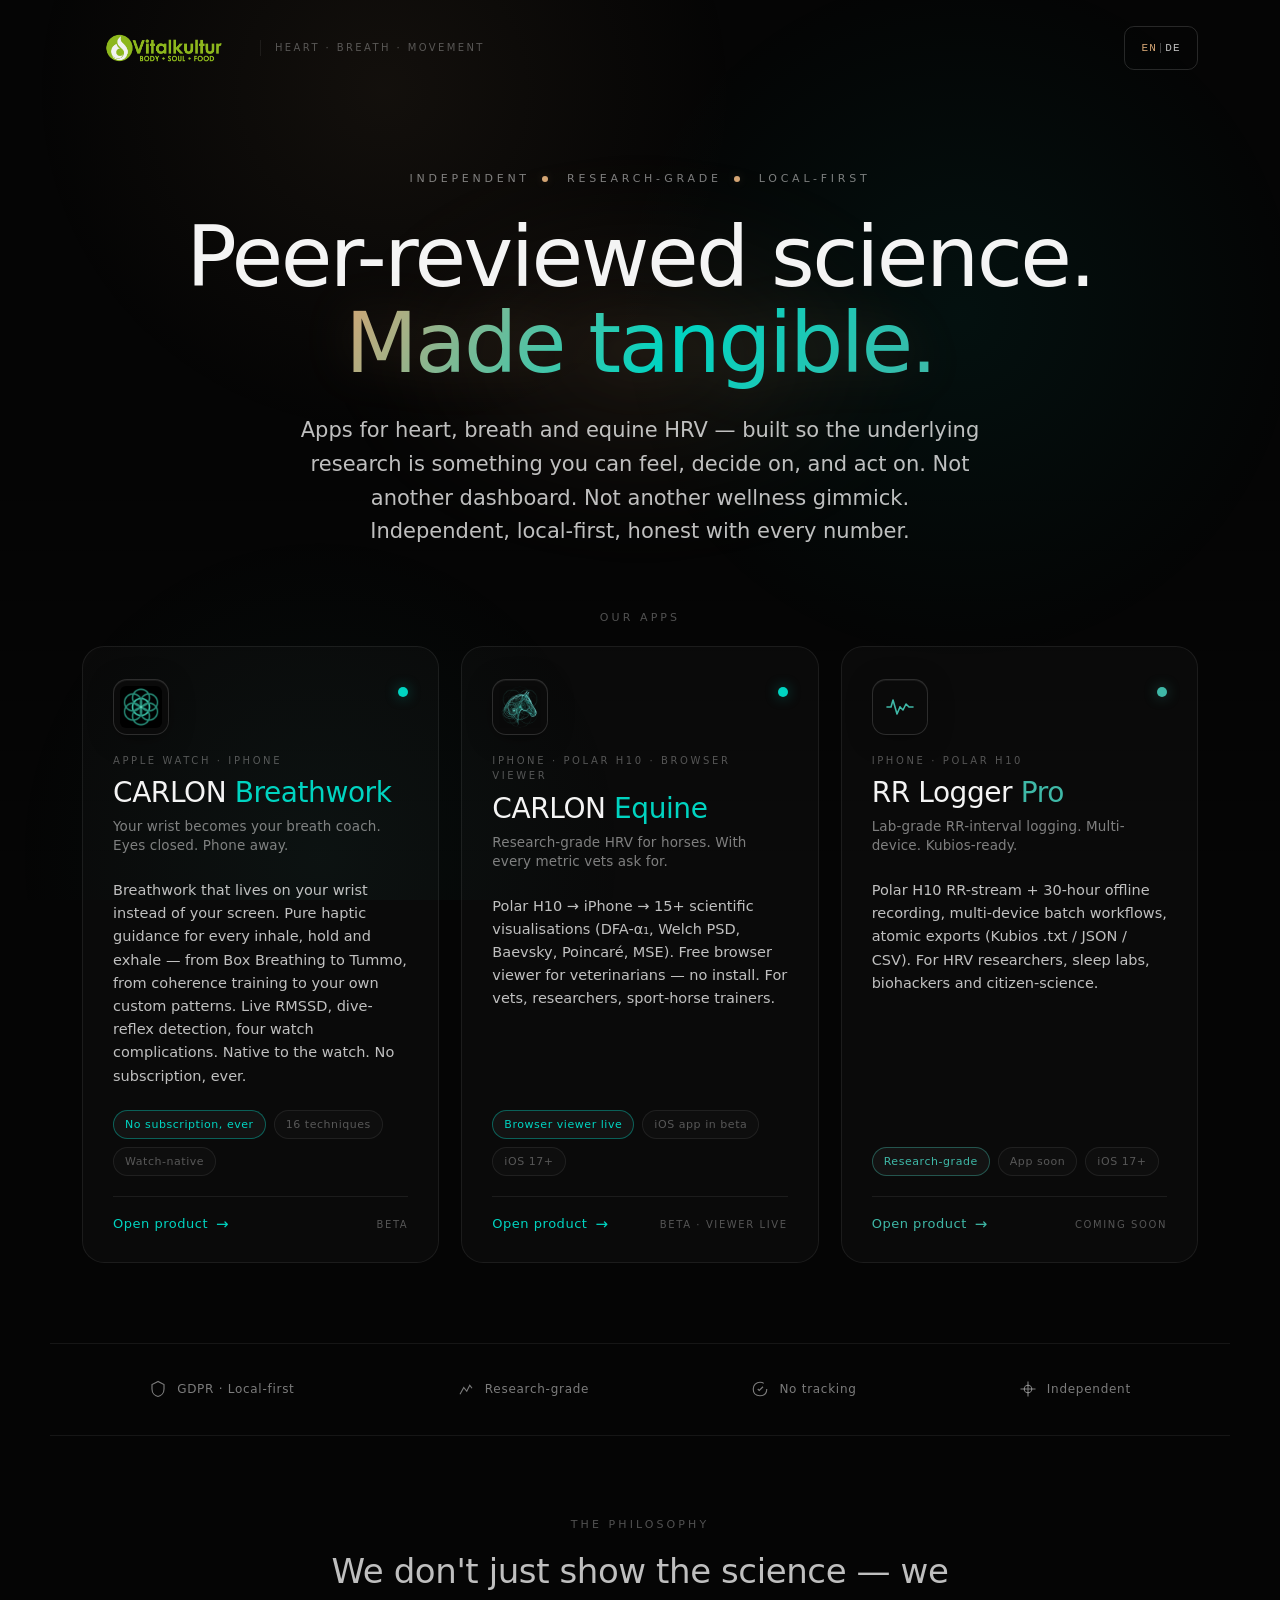
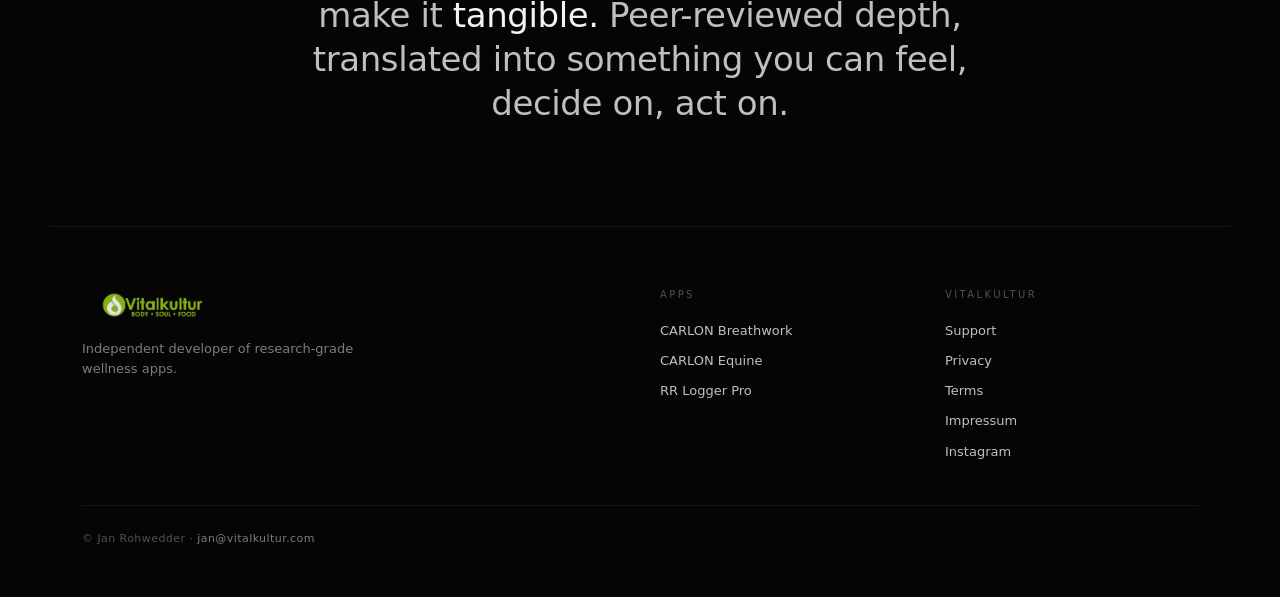
==== commit b8573ea9: "hub: Philosophie-Strip — "Kein weiteres Dashboard / Buzzword" raus Jan: "das kann weg".  Bleibt: "Wi" ====
--- a/index.html
+++ b/index.html
@@ -570,8 +570,8 @@
 
   <section class="about-strip">
     <div class="label" data-en="The philosophy" data-de="Die Philosophie">The philosophy</div>
-    <h2 data-en="We don't just show the science — we make it <em>tangible.</em> Peer-reviewed depth, translated into something you can feel, decide on, act on. Not another dashboard. Not another buzzword."
-        data-de="Wir zeigen die Wissenschaft nicht nur — wir machen sie <em>greifbar.</em> Peer-reviewte Tiefe, übersetzt in etwas, das du fühlen, entscheiden, handeln kannst. Kein weiteres Dashboard. Kein weiteres Buzzword.">We don't just show the science — we make it <em>tangible.</em> Peer-reviewed depth, translated into something you can feel, decide on, act on. Not another dashboard. Not another buzzword.</h2>
+    <h2 data-en="We don't just show the science — we make it <em>tangible.</em> Peer-reviewed depth, translated into something you can feel, decide on, act on."
+        data-de="Wir zeigen die Wissenschaft nicht nur — wir machen sie <em>greifbar.</em> Peer-reviewte Tiefe, übersetzt in etwas, das du fühlen, entscheiden, handeln kannst.">We don't just show the science — we make it <em>tangible.</em> Peer-reviewed depth, translated into something you can feel, decide on, act on.</h2>
   </section>
 
 </main>
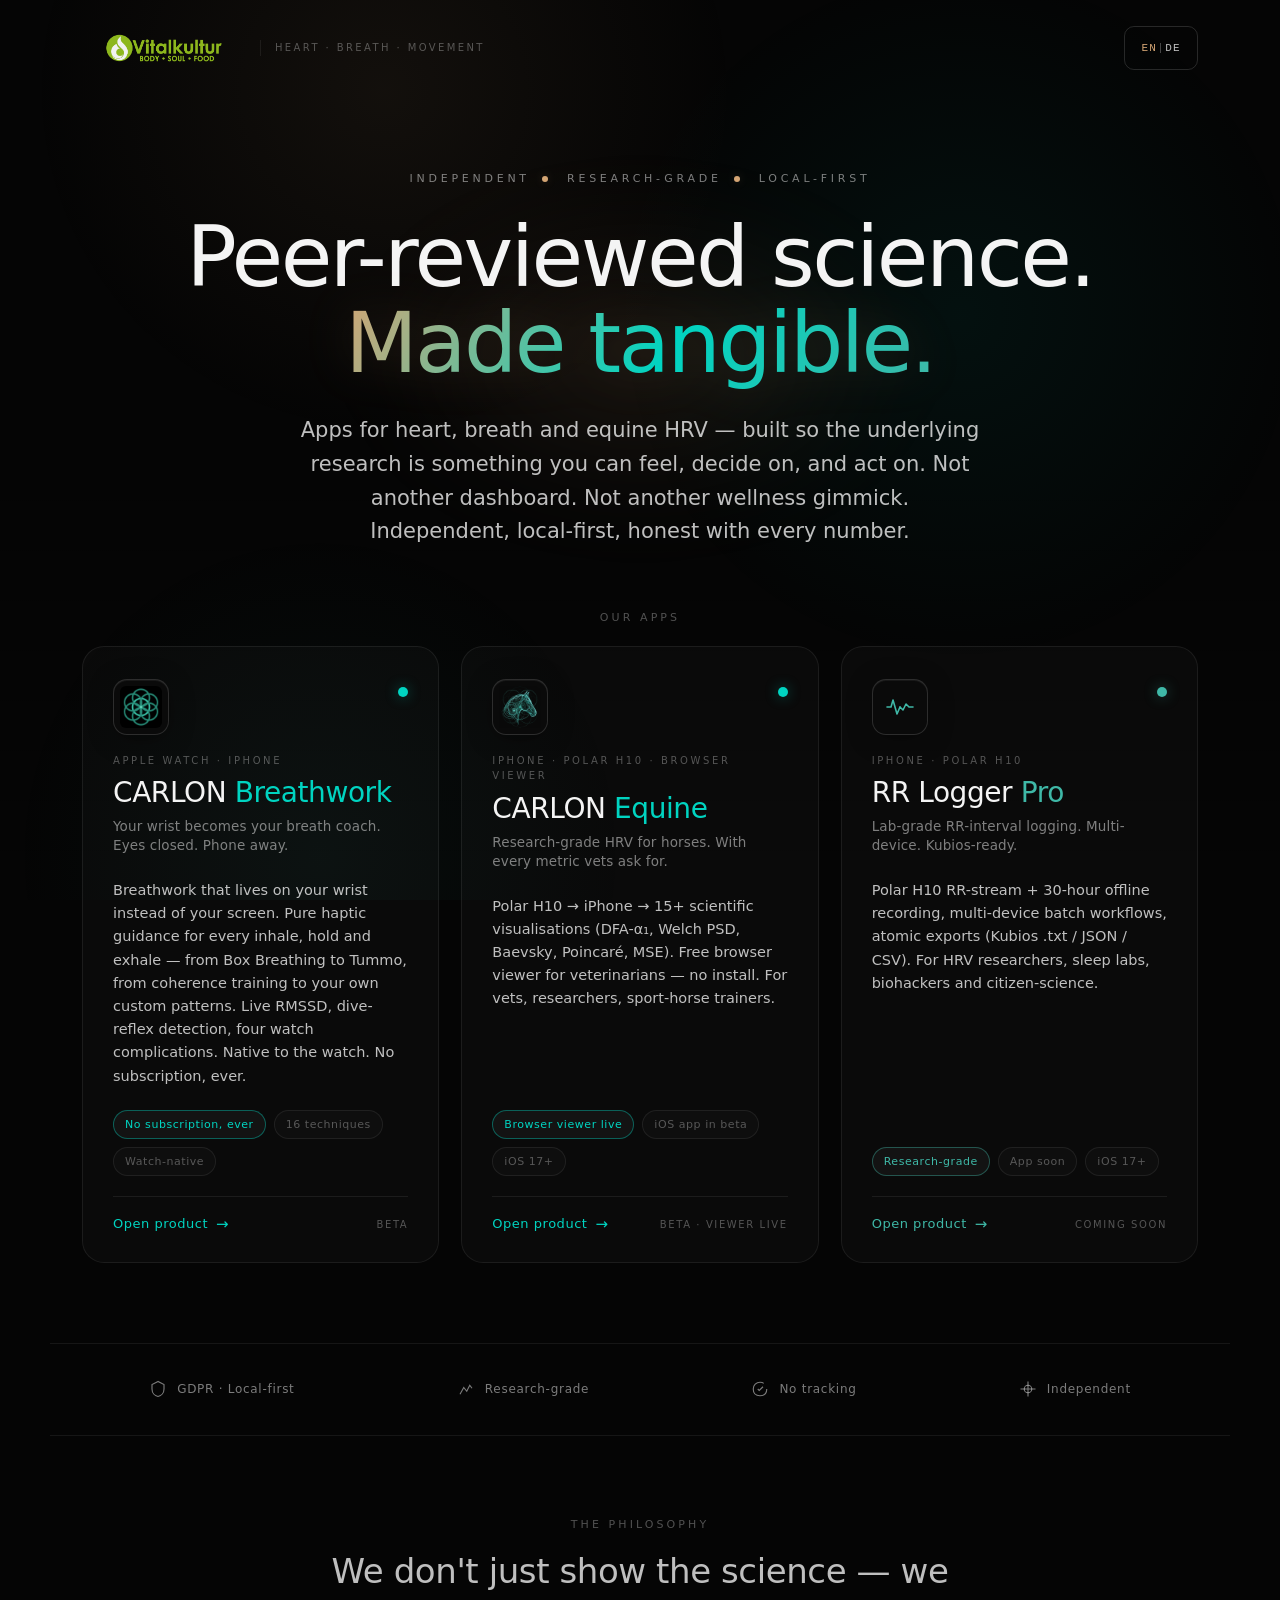
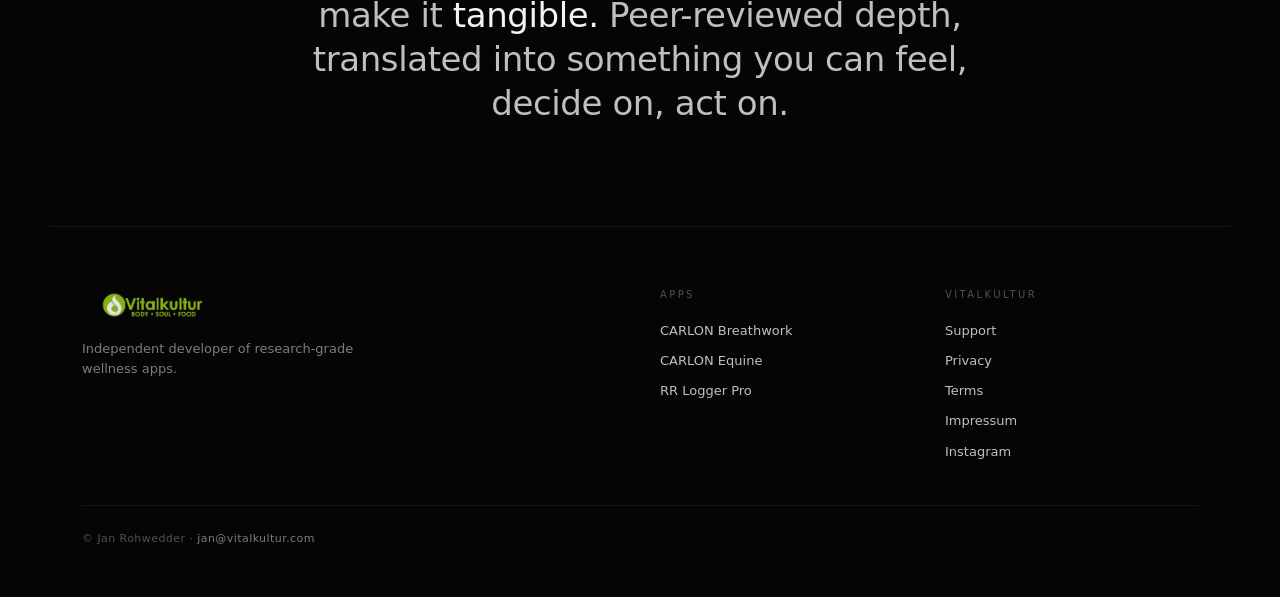
==== commit 7a44ac02: "hub: "Bleibt auf dem Gerät" → "Lokal auf deinen Geräten" Jan: "BLEIBT AUF DEM GERÄT soll lokal auf d" ====
--- a/index.html
+++ b/index.html
@@ -451,7 +451,7 @@
     <div class="eyebrow">
       <span data-en="Independent" data-de="Unabhängig">Independent</span><span class="dot"></span>
       <span data-en="Research-grade" data-de="Forschungs-Grade">Research-grade</span><span class="dot"></span>
-      <span data-en="Local-first" data-de="Bleibt auf dem Gerät">Local-first</span>
+      <span data-en="Local-first" data-de="Lokal auf deinen Geräten">Local-first</span>
     </div>
     <h1 data-en="Peer-reviewed science. <em>Made tangible.</em>"
         data-de="Peer-reviewte Wissenschaft. <em>Greifbar gemacht.</em>">Peer-reviewed science. <em>Made tangible.</em></h1>
